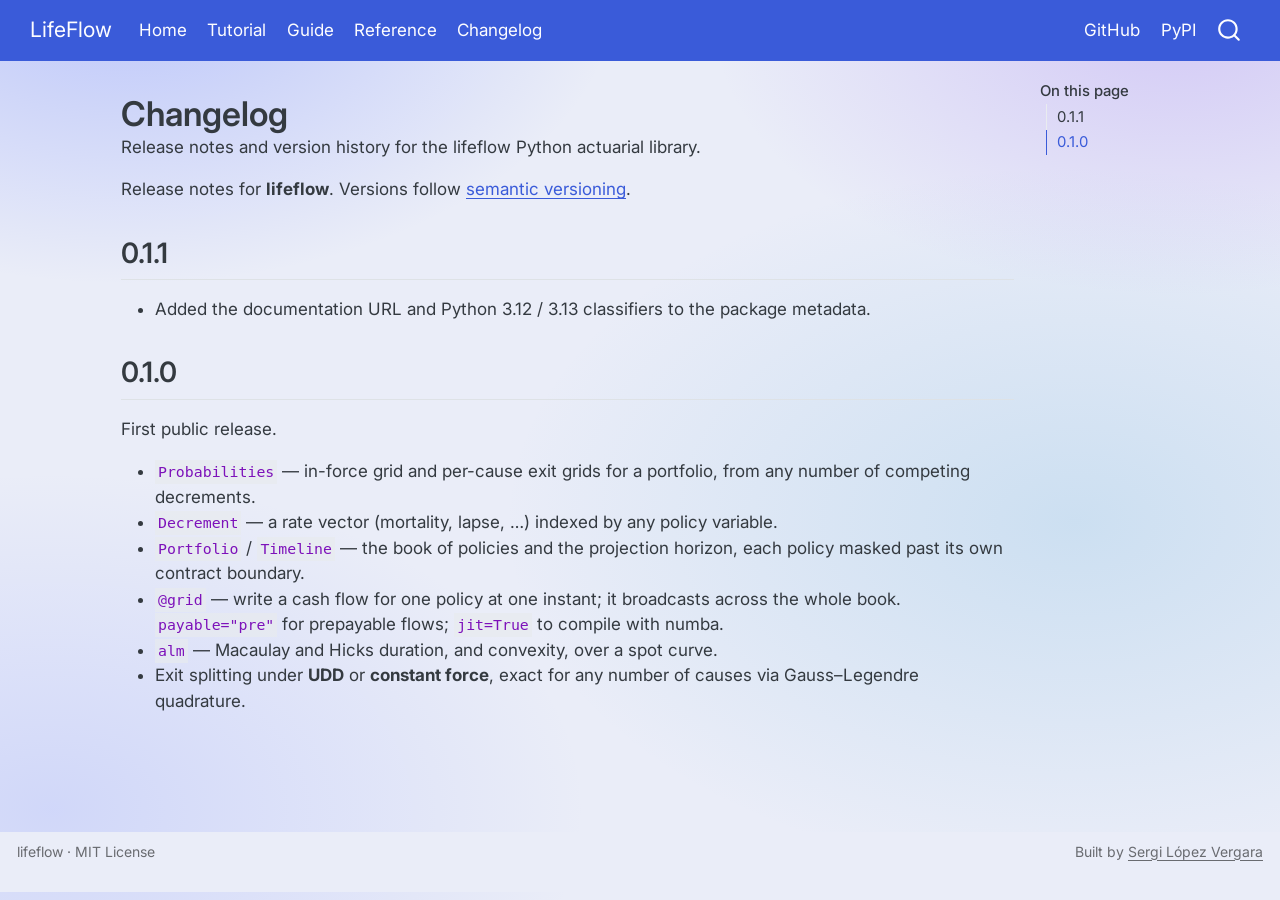
==== changelog.html @ b63fdcaf "Docs: ensanchar la columna de contenido de las paginas Quarto (body-width 900->1200px)" ====
<!DOCTYPE html>
<html xmlns="http://www.w3.org/1999/xhtml" lang="en" xml:lang="en"><head>

<meta charset="utf-8">
<meta name="generator" content="quarto-1.9.38">

<meta name="viewport" content="width=device-width, initial-scale=1.0, user-scalable=yes">

<meta name="description" content="Release notes and version history for the lifeflow Python actuarial library.">

<title>Changelog – LifeFlow</title>
<style>
/* Default styles provided by pandoc.
** See https://pandoc.org/MANUAL.html#variables-for-html for config info.
*/
code{white-space: pre-wrap;}
span.smallcaps{font-variant: small-caps;}
div.columns{display: flex; gap: min(4vw, 1.5em);}
div.column{flex: auto; overflow-x: auto;}
div.hanging-indent{margin-left: 1.5em; text-indent: -1.5em;}
ul.task-list{list-style: none;}
ul.task-list li input[type="checkbox"] {
  width: 0.8em;
  margin: 0 0.8em 0.2em -1em; /* quarto-specific, see https://github.com/quarto-dev/quarto-cli/issues/4556 */ 
  vertical-align: middle;
}
</style>


<script src="site_libs/quarto-nav/quarto-nav.js"></script>
<script src="site_libs/quarto-nav/headroom.min.js"></script>
<script src="site_libs/clipboard/clipboard.min.js"></script>
<script src="site_libs/quarto-search/autocomplete.umd.js"></script>
<script src="site_libs/quarto-search/fuse.min.js"></script>
<script src="site_libs/quarto-search/quarto-search.js"></script>
<meta name="quarto:offset" content="./">
<script src="site_libs/quarto-html/quarto.js" type="module"></script>
<script src="site_libs/quarto-html/tabsets/tabsets.js" type="module"></script>
<script src="site_libs/quarto-html/popper.min.js"></script>
<script src="site_libs/quarto-html/tippy.umd.min.js"></script>
<script src="site_libs/quarto-html/anchor.min.js"></script>
<link href="site_libs/quarto-html/tippy.css" rel="stylesheet">
<link href="site_libs/quarto-html/quarto-syntax-highlighting-e496211f8a0383a89a5e937fbb387914.css" rel="stylesheet" id="quarto-text-highlighting-styles">
<script src="site_libs/bootstrap/bootstrap.min.js"></script>
<link href="site_libs/bootstrap/bootstrap-icons.css" rel="stylesheet">
<link href="site_libs/bootstrap/bootstrap-7c192a48ba3023852e74ba5c87fc1636.min.css" rel="stylesheet" append-hash="true" id="quarto-bootstrap" data-mode="light">
<script id="quarto-search-options" type="application/json">{
  "location": "navbar",
  "copy-button": false,
  "collapse-after": 3,
  "panel-placement": "end",
  "type": "overlay",
  "limit": 50,
  "keyboard-shortcut": [
    "f",
    "/",
    "s"
  ],
  "show-item-context": false,
  "language": {
    "search-no-results-text": "No results",
    "search-matching-documents-text": "matching documents",
    "search-copy-link-title": "Copy link to search",
    "search-hide-matches-text": "Hide additional matches",
    "search-more-match-text": "more match in this document",
    "search-more-matches-text": "more matches in this document",
    "search-clear-button-title": "Clear",
    "search-text-placeholder": "",
    "search-detached-cancel-button-title": "Cancel",
    "search-submit-button-title": "Submit",
    "search-label": "Search"
  }
}</script>


<meta property="og:title" content="Changelog – LifeFlow">
<meta property="og:description" content="Release notes and version history for the lifeflow Python actuarial library.">
<meta property="og:site_name" content="LifeFlow">
<meta name="twitter:title" content="Changelog – LifeFlow">
<meta name="twitter:description" content="Release notes and version history for the lifeflow Python actuarial library.">
<meta name="twitter:card" content="summary">
</head>

<body class="nav-fixed quarto-light">

<div id="quarto-search-results"></div>
  <header id="quarto-header" class="headroom fixed-top">
    <nav class="navbar navbar-expand-lg " data-bs-theme="dark">
      <div class="navbar-container container-fluid">
      <div class="navbar-brand-container mx-auto">
    <a class="navbar-brand" href="./index.html">
    <span class="navbar-title">LifeFlow</span>
    </a>
  </div>
            <div id="quarto-search" class="" title="Search"></div>
          <button class="navbar-toggler" type="button" data-bs-toggle="collapse" data-bs-target="#navbarCollapse" aria-controls="navbarCollapse" role="menu" aria-expanded="false" aria-label="Toggle navigation" onclick="if (window.quartoToggleHeadroom) { window.quartoToggleHeadroom(); }">
  <span class="navbar-toggler-icon"></span>
</button>
          <div class="collapse navbar-collapse" id="navbarCollapse">
            <ul class="navbar-nav navbar-nav-scroll me-auto">
  <li class="nav-item">
    <a class="nav-link" href="./index.html"> 
<span class="menu-text">Home</span></a>
  </li>  
  <li class="nav-item">
    <a class="nav-link" href="./tutorial.html"> 
<span class="menu-text">Tutorial</span></a>
  </li>  
  <li class="nav-item">
    <a class="nav-link" href="./example.html"> 
<span class="menu-text">Guide</span></a>
  </li>  
  <li class="nav-item">
    <a class="nav-link" href="./reference.html"> 
<span class="menu-text">Reference</span></a>
  </li>  
  <li class="nav-item">
    <a class="nav-link active" href="./changelog.html" aria-current="page"> 
<span class="menu-text">Changelog</span></a>
  </li>  
</ul>
            <ul class="navbar-nav navbar-nav-scroll ms-auto">
  <li class="nav-item">
    <a class="nav-link" href="https://github.com/SergiActuary/lifeflow"> 
<span class="menu-text">GitHub</span></a>
  </li>  
  <li class="nav-item">
    <a class="nav-link" href="https://pypi.org/project/lifeflow/"> 
<span class="menu-text">PyPI</span></a>
  </li>  
</ul>
          </div> <!-- /navcollapse -->
            <div class="quarto-navbar-tools">
</div>
      </div> <!-- /container-fluid -->
    </nav>
</header>
<!-- content -->
<div id="quarto-content" class="quarto-container page-columns page-rows-contents page-layout-article page-navbar">
<!-- sidebar -->
<!-- margin-sidebar -->
    <div id="quarto-margin-sidebar" class="sidebar margin-sidebar">
        <nav id="TOC" role="doc-toc" class="toc-active">
    <h2 id="toc-title">On this page</h2>
   
  <ul>
  <li><a href="#section" id="toc-section" class="nav-link active" data-scroll-target="#section">0.1.1</a></li>
  <li><a href="#section-1" id="toc-section-1" class="nav-link" data-scroll-target="#section-1">0.1.0</a></li>
  </ul>
</nav>
    </div>
<!-- main -->
<main class="content" id="quarto-document-content">

<header id="title-block-header" class="quarto-title-block default">
<div class="quarto-title">
<h1 class="title">Changelog</h1>
</div>

<div>
  <div class="description">
    Release notes and version history for the lifeflow Python actuarial library.
  </div>
</div>


<div class="quarto-title-meta">

    
  
    
  </div>
  


</header>


<p>Release notes for <strong>lifeflow</strong>. Versions follow <a href="https://semver.org/">semantic versioning</a>.</p>
<section id="section" class="level2">
<h2 class="anchored" data-anchor-id="section">0.1.1</h2>
<ul>
<li>Added the documentation URL and Python 3.12 / 3.13 classifiers to the package metadata.</li>
</ul>
</section>
<section id="section-1" class="level2">
<h2 class="anchored" data-anchor-id="section-1">0.1.0</h2>
<p>First public release.</p>
<ul>
<li><strong><code>Probabilities</code></strong> — in-force grid and per-cause exit grids for a portfolio, from any number of competing decrements.</li>
<li><strong><code>Decrement</code></strong> — a rate vector (mortality, lapse, …) indexed by any policy variable.</li>
<li><strong><code>Portfolio</code></strong> / <strong><code>Timeline</code></strong> — the book of policies and the projection horizon, each policy masked past its own contract boundary.</li>
<li><strong><code>@grid</code></strong> — write a cash flow for one policy at one instant; it broadcasts across the whole book. <code>payable="pre"</code> for prepayable flows; <code>jit=True</code> to compile with numba.</li>
<li><strong><code>alm</code></strong> — Macaulay and Hicks duration, and convexity, over a spot curve.</li>
<li>Exit splitting under <strong>UDD</strong> or <strong>constant force</strong>, exact for any number of causes via Gauss–Legendre quadrature.</li>
</ul>


</section>

</main> <!-- /main -->
<script id="quarto-html-after-body" type="application/javascript">
  window.document.addEventListener("DOMContentLoaded", function (event) {
    const icon = "";
    const anchorJS = new window.AnchorJS();
    anchorJS.options = {
      placement: 'right',
      icon: icon
    };
    anchorJS.add('.anchored');
    const isCodeAnnotation = (el) => {
      for (const clz of el.classList) {
        if (clz.startsWith('code-annotation-')) {                     
          return true;
        }
      }
      return false;
    }
    const onCopySuccess = function(e) {
      // button target
      const button = e.trigger;
      // don't keep focus
      button.blur();
      // flash "checked"
      button.classList.add('code-copy-button-checked');
      var currentTitle = button.getAttribute("title");
      button.setAttribute("title", "Copied!");
      let tooltip;
      if (window.bootstrap) {
        button.setAttribute("data-bs-toggle", "tooltip");
        button.setAttribute("data-bs-placement", "left");
        button.setAttribute("data-bs-title", "Copied!");
        tooltip = new bootstrap.Tooltip(button, 
          { trigger: "manual", 
            customClass: "code-copy-button-tooltip",
            offset: [0, -8]});
        tooltip.show();    
      }
      setTimeout(function() {
        if (tooltip) {
          tooltip.hide();
          button.removeAttribute("data-bs-title");
          button.removeAttribute("data-bs-toggle");
          button.removeAttribute("data-bs-placement");
        }
        button.setAttribute("title", currentTitle);
        button.classList.remove('code-copy-button-checked');
      }, 1000);
      // clear code selection
      e.clearSelection();
    }
    const getTextToCopy = function(trigger) {
      const outerScaffold = trigger.parentElement.cloneNode(true);
      const codeEl = outerScaffold.querySelector('code');
      for (const childEl of codeEl.children) {
        if (isCodeAnnotation(childEl)) {
          childEl.remove();
        }
      }
      return codeEl.innerText;
    }
    const clipboard = new window.ClipboardJS('.code-copy-button:not([data-in-quarto-modal])', {
      text: getTextToCopy
    });
    clipboard.on('success', onCopySuccess);
    if (window.document.getElementById('quarto-embedded-source-code-modal')) {
      const clipboardModal = new window.ClipboardJS('.code-copy-button[data-in-quarto-modal]', {
        text: getTextToCopy,
        container: window.document.getElementById('quarto-embedded-source-code-modal')
      });
      clipboardModal.on('success', onCopySuccess);
    }
      var localhostRegex = new RegExp(/^(?:http|https):\/\/localhost\:?[0-9]*\//);
      var mailtoRegex = new RegExp(/^mailto:/);
        var filterRegex = new RegExp("https:\/\/sergiactuary\.github\.io\/lifeflow\/");
      var isInternal = (href) => {
          return filterRegex.test(href) || localhostRegex.test(href) || mailtoRegex.test(href);
      }
      // Inspect non-navigation links and adorn them if external
     var links = window.document.querySelectorAll('a[href]:not(.nav-link):not(.navbar-brand):not(.toc-action):not(.sidebar-link):not(.sidebar-item-toggle):not(.pagination-link):not(.no-external):not([aria-hidden]):not(.dropdown-item):not(.quarto-navigation-tool):not(.about-link)');
      for (var i=0; i<links.length; i++) {
        const link = links[i];
        if (!isInternal(link.href)) {
          // undo the damage that might have been done by quarto-nav.js in the case of
          // links that we want to consider external
          if (link.dataset.originalHref !== undefined) {
            link.href = link.dataset.originalHref;
          }
        }
      }
    function tippyHover(el, contentFn, onTriggerFn, onUntriggerFn) {
      const config = {
        allowHTML: true,
        maxWidth: 500,
        delay: 100,
        arrow: false,
        appendTo: function(el) {
            return el.parentElement;
        },
        interactive: true,
        interactiveBorder: 10,
        theme: 'quarto',
        placement: 'bottom-start',
      };
      if (contentFn) {
        config.content = contentFn;
      }
      if (onTriggerFn) {
        config.onTrigger = onTriggerFn;
      }
      if (onUntriggerFn) {
        config.onUntrigger = onUntriggerFn;
      }
      window.tippy(el, config); 
    }
    const noterefs = window.document.querySelectorAll('a[role="doc-noteref"]');
    for (var i=0; i<noterefs.length; i++) {
      const ref = noterefs[i];
      tippyHover(ref, function() {
        // use id or data attribute instead here
        let href = ref.getAttribute('data-footnote-href') || ref.getAttribute('href');
        try { href = new URL(href).hash; } catch {}
        const id = href.replace(/^#\/?/, "");
        const note = window.document.getElementById(id);
        if (note) {
          return note.innerHTML;
        } else {
          return "";
        }
      });
    }
    const xrefs = window.document.querySelectorAll('a.quarto-xref');
    const processXRef = (id, note) => {
      // Strip column container classes
      const stripColumnClz = (el) => {
        el.classList.remove("page-full", "page-columns");
        if (el.children) {
          for (const child of el.children) {
            stripColumnClz(child);
          }
        }
      }
      stripColumnClz(note)
      if (id === null || id.startsWith('sec-')) {
        // Special case sections, only their first couple elements
        const container = document.createElement("div");
        if (note.children && note.children.length > 2) {
          container.appendChild(note.children[0].cloneNode(true));
          for (let i = 1; i < note.children.length; i++) {
            const child = note.children[i];
            if (child.tagName === "P" && child.innerText === "") {
              continue;
            } else {
              container.appendChild(child.cloneNode(true));
              break;
            }
          }
          if (window.Quarto?.typesetMath) {
            window.Quarto.typesetMath(container);
          }
          return container.innerHTML
        } else {
          if (window.Quarto?.typesetMath) {
            window.Quarto.typesetMath(note);
          }
          return note.innerHTML;
        }
      } else {
        // Remove any anchor links if they are present
        const anchorLink = note.querySelector('a.anchorjs-link');
        if (anchorLink) {
          anchorLink.remove();
        }
        if (window.Quarto?.typesetMath) {
          window.Quarto.typesetMath(note);
        }
        if (note.classList.contains("callout")) {
          return note.outerHTML;
        } else {
          return note.innerHTML;
        }
      }
    }
    for (var i=0; i<xrefs.length; i++) {
      const xref = xrefs[i];
      tippyHover(xref, undefined, function(instance) {
        instance.disable();
        let url = xref.getAttribute('href');
        let hash = undefined; 
        if (url.startsWith('#')) {
          hash = url;
        } else {
          try { hash = new URL(url).hash; } catch {}
        }
        if (hash) {
          const id = hash.replace(/^#\/?/, "");
          const note = window.document.getElementById(id);
          if (note !== null) {
            try {
              const html = processXRef(id, note.cloneNode(true));
              instance.setContent(html);
            } finally {
              instance.enable();
              instance.show();
            }
          } else {
            // See if we can fetch this
            fetch(url.split('#')[0])
            .then(res => res.text())
            .then(html => {
              const parser = new DOMParser();
              const htmlDoc = parser.parseFromString(html, "text/html");
              const note = htmlDoc.getElementById(id);
              if (note !== null) {
                const html = processXRef(id, note);
                instance.setContent(html);
              } 
            }).finally(() => {
              instance.enable();
              instance.show();
            });
          }
        } else {
          // See if we can fetch a full url (with no hash to target)
          // This is a special case and we should probably do some content thinning / targeting
          fetch(url)
          .then(res => res.text())
          .then(html => {
            const parser = new DOMParser();
            const htmlDoc = parser.parseFromString(html, "text/html");
            const note = htmlDoc.querySelector('main.content');
            if (note !== null) {
              // This should only happen for chapter cross references
              // (since there is no id in the URL)
              // remove the first header
              if (note.children.length > 0 && note.children[0].tagName === "HEADER") {
                note.children[0].remove();
              }
              const html = processXRef(null, note);
              instance.setContent(html);
            } 
          }).finally(() => {
            instance.enable();
            instance.show();
          });
        }
      }, function(instance) {
      });
    }
        let selectedAnnoteEl;
        const selectorForAnnotation = ( cell, annotation) => {
          let cellAttr = 'data-code-cell="' + cell + '"';
          let lineAttr = 'data-code-annotation="' +  annotation + '"';
          const selector = 'span[' + cellAttr + '][' + lineAttr + ']';
          return selector;
        }
        const selectCodeLines = (annoteEl) => {
          const doc = window.document;
          const targetCell = annoteEl.getAttribute("data-target-cell");
          const targetAnnotation = annoteEl.getAttribute("data-target-annotation");
          const annoteSpan = window.document.querySelector(selectorForAnnotation(targetCell, targetAnnotation));
          const lines = annoteSpan.getAttribute("data-code-lines").split(",");
          const lineIds = lines.map((line) => {
            return targetCell + "-" + line;
          })
          let top = null;
          let height = null;
          let parent = null;
          if (lineIds.length > 0) {
              //compute the position of the single el (top and bottom and make a div)
              const el = window.document.getElementById(lineIds[0]);
              top = el.offsetTop;
              height = el.offsetHeight;
              parent = el.parentElement.parentElement;
            if (lineIds.length > 1) {
              const lastEl = window.document.getElementById(lineIds[lineIds.length - 1]);
              const bottom = lastEl.offsetTop + lastEl.offsetHeight;
              height = bottom - top;
            }
            if (top !== null && height !== null && parent !== null) {
              // cook up a div (if necessary) and position it 
              let div = window.document.getElementById("code-annotation-line-highlight");
              if (div === null) {
                div = window.document.createElement("div");
                div.setAttribute("id", "code-annotation-line-highlight");
                div.style.position = 'absolute';
                parent.appendChild(div);
              }
              div.style.top = top - 2 + "px";
              div.style.height = height + 4 + "px";
              div.style.left = 0;
              let gutterDiv = window.document.getElementById("code-annotation-line-highlight-gutter");
              if (gutterDiv === null) {
                gutterDiv = window.document.createElement("div");
                gutterDiv.setAttribute("id", "code-annotation-line-highlight-gutter");
                gutterDiv.style.position = 'absolute';
                const codeCell = window.document.getElementById(targetCell);
                const gutter = codeCell.querySelector('.code-annotation-gutter');
                gutter.appendChild(gutterDiv);
              }
              gutterDiv.style.top = top - 2 + "px";
              gutterDiv.style.height = height + 4 + "px";
            }
            selectedAnnoteEl = annoteEl;
          }
        };
        const unselectCodeLines = () => {
          const elementsIds = ["code-annotation-line-highlight", "code-annotation-line-highlight-gutter"];
          elementsIds.forEach((elId) => {
            const div = window.document.getElementById(elId);
            if (div) {
              div.remove();
            }
          });
          selectedAnnoteEl = undefined;
        };
          // Handle positioning of the toggle
      window.addEventListener(
        "resize",
        throttle(() => {
          elRect = undefined;
          if (selectedAnnoteEl) {
            selectCodeLines(selectedAnnoteEl);
          }
        }, 10)
      );
      function throttle(fn, ms) {
      let throttle = false;
      let timer;
        return (...args) => {
          if(!throttle) { // first call gets through
              fn.apply(this, args);
              throttle = true;
          } else { // all the others get throttled
              if(timer) clearTimeout(timer); // cancel #2
              timer = setTimeout(() => {
                fn.apply(this, args);
                timer = throttle = false;
              }, ms);
          }
        };
      }
        // Attach click handler to the DT
        const annoteDls = window.document.querySelectorAll('dt[data-target-cell]');
        for (const annoteDlNode of annoteDls) {
          annoteDlNode.addEventListener('click', (event) => {
            const clickedEl = event.target;
            if (clickedEl !== selectedAnnoteEl) {
              unselectCodeLines();
              const activeEl = window.document.querySelector('dt[data-target-cell].code-annotation-active');
              if (activeEl) {
                activeEl.classList.remove('code-annotation-active');
              }
              selectCodeLines(clickedEl);
              clickedEl.classList.add('code-annotation-active');
            } else {
              // Unselect the line
              unselectCodeLines();
              clickedEl.classList.remove('code-annotation-active');
            }
          });
        }
    const findCites = (el) => {
      const parentEl = el.parentElement;
      if (parentEl) {
        const cites = parentEl.dataset.cites;
        if (cites) {
          return {
            el,
            cites: cites.split(' ')
          };
        } else {
          return findCites(el.parentElement)
        }
      } else {
        return undefined;
      }
    };
    var bibliorefs = window.document.querySelectorAll('a[role="doc-biblioref"]');
    for (var i=0; i<bibliorefs.length; i++) {
      const ref = bibliorefs[i];
      const citeInfo = findCites(ref);
      if (citeInfo) {
        tippyHover(citeInfo.el, function() {
          var popup = window.document.createElement('div');
          citeInfo.cites.forEach(function(cite) {
            var citeDiv = window.document.createElement('div');
            citeDiv.classList.add('hanging-indent');
            citeDiv.classList.add('csl-entry');
            var biblioDiv = window.document.getElementById('ref-' + cite);
            if (biblioDiv) {
              citeDiv.innerHTML = biblioDiv.innerHTML;
            }
            popup.appendChild(citeDiv);
          });
          return popup.innerHTML;
        });
      }
    }
  });
  </script>
</div> <!-- /content -->
<footer class="footer">
  <div class="nav-footer">
    <div class="nav-footer-left">
<p>lifeflow · MIT License</p>
</div>   
    <div class="nav-footer-center">
      &nbsp;
    </div>
    <div class="nav-footer-right">
<p>Built by <a href="https://sergiactuary.github.io/">Sergi López Vergara</a></p>
</div>
  </div>
</footer>




</body></html>
---- site_libs/quarto-html/tippy.css ----
.tippy-box[data-animation=fade][data-state=hidden]{opacity:0}[data-tippy-root]{max-width:calc(100vw - 10px)}.tippy-box{position:relative;background-color:#333;color:#fff;border-radius:4px;font-size:14px;line-height:1.4;white-space:normal;outline:0;transition-property:transform,visibility,opacity}.tippy-box[data-placement^=top]>.tippy-arrow{bottom:0}.tippy-box[data-placement^=top]>.tippy-arrow:before{bottom:-7px;left:0;border-width:8px 8px 0;border-top-color:initial;transform-origin:center top}.tippy-box[data-placement^=bottom]>.tippy-arrow{top:0}.tippy-box[data-placement^=bottom]>.tippy-arrow:before{top:-7px;left:0;border-width:0 8px 8px;border-bottom-color:initial;transform-origin:center bottom}.tippy-box[data-placement^=left]>.tippy-arrow{right:0}.tippy-box[data-placement^=left]>.tippy-arrow:before{border-width:8px 0 8px 8px;border-left-color:initial;right:-7px;transform-origin:center left}.tippy-box[data-placement^=right]>.tippy-arrow{left:0}.tippy-box[data-placement^=right]>.tippy-arrow:before{left:-7px;border-width:8px 8px 8px 0;border-right-color:initial;transform-origin:center right}.tippy-box[data-inertia][data-state=visible]{transition-timing-function:cubic-bezier(.54,1.5,.38,1.11)}.tippy-arrow{width:16px;height:16px;color:#333}.tippy-arrow:before{content:"";position:absolute;border-color:transparent;border-style:solid}.tippy-content{position:relative;padding:5px 9px;z-index:1}
---- site_libs/quarto-html/quarto-syntax-highlighting-e496211f8a0383a89a5e937fbb387914.css ----
/* quarto syntax highlight colors */
:root {
  --quarto-hl-ot-color: #003B4F;
  --quarto-hl-at-color: #657422;
  --quarto-hl-ss-color: #20794D;
  --quarto-hl-an-color: #5E5E5E;
  --quarto-hl-fu-color: #4758AB;
  --quarto-hl-st-color: #20794D;
  --quarto-hl-cf-color: #003B4F;
  --quarto-hl-op-color: #5E5E5E;
  --quarto-hl-er-color: #AD0000;
  --quarto-hl-bn-color: #AD0000;
  --quarto-hl-al-color: #AD0000;
  --quarto-hl-va-color: #111111;
  --quarto-hl-bu-color: inherit;
  --quarto-hl-ex-color: inherit;
  --quarto-hl-pp-color: #AD0000;
  --quarto-hl-in-color: #5E5E5E;
  --quarto-hl-vs-color: #20794D;
  --quarto-hl-wa-color: #5E5E5E;
  --quarto-hl-do-color: #5E5E5E;
  --quarto-hl-im-color: #00769E;
  --quarto-hl-ch-color: #20794D;
  --quarto-hl-dt-color: #AD0000;
  --quarto-hl-fl-color: #AD0000;
  --quarto-hl-co-color: #5E5E5E;
  --quarto-hl-cv-color: #5E5E5E;
  --quarto-hl-cn-color: #8f5902;
  --quarto-hl-sc-color: #5E5E5E;
  --quarto-hl-dv-color: #AD0000;
  --quarto-hl-kw-color: #003B4F;
}

/* other quarto variables */
:root {
  --quarto-font-monospace: "JetBrains Mono", ui-monospace, "SF Mono", "Cascadia Code", Menlo, Consolas, monospace;
}

/* syntax highlight based on Pandoc's rules */
pre > code.sourceCode > span {
  color: #003B4F;
}

code.sourceCode > span {
  color: #003B4F;
}

div.sourceCode,
div.sourceCode pre.sourceCode {
  color: #003B4F;
}

/* Normal */
code span {
  color: #003B4F;
}

/* Alert */
code span.al {
  color: #AD0000;
  font-style: inherit;
}

/* Annotation */
code span.an {
  color: #5E5E5E;
  font-style: inherit;
}

/* Attribute */
code span.at {
  color: #657422;
  font-style: inherit;
}

/* BaseN */
code span.bn {
  color: #AD0000;
  font-style: inherit;
}

/* BuiltIn */
code span.bu {
  font-style: inherit;
}

/* ControlFlow */
code span.cf {
  color: #003B4F;
  font-weight: bold;
  font-style: inherit;
}

/* Char */
code span.ch {
  color: #20794D;
  font-style: inherit;
}

/* Constant */
code span.cn {
  color: #8f5902;
  font-style: inherit;
}

/* Comment */
code span.co {
  color: #5E5E5E;
  font-style: inherit;
}

/* CommentVar */
code span.cv {
  color: #5E5E5E;
  font-style: italic;
}

/* Documentation */
code span.do {
  color: #5E5E5E;
  font-style: italic;
}

/* DataType */
code span.dt {
  color: #AD0000;
  font-style: inherit;
}

/* DecVal */
code span.dv {
  color: #AD0000;
  font-style: inherit;
}

/* Error */
code span.er {
  color: #AD0000;
  font-style: inherit;
}

/* Extension */
code span.ex {
  font-style: inherit;
}

/* Float */
code span.fl {
  color: #AD0000;
  font-style: inherit;
}

/* Function */
code span.fu {
  color: #4758AB;
  font-style: inherit;
}

/* Import */
code span.im {
  color: #00769E;
  font-style: inherit;
}

/* Information */
code span.in {
  color: #5E5E5E;
  font-style: inherit;
}

/* Keyword */
code span.kw {
  color: #003B4F;
  font-weight: bold;
  font-style: inherit;
}

/* Operator */
code span.op {
  color: #5E5E5E;
  font-style: inherit;
}

/* Other */
code span.ot {
  color: #003B4F;
  font-style: inherit;
}

/* Preprocessor */
code span.pp {
  color: #AD0000;
  font-style: inherit;
}

/* SpecialChar */
code span.sc {
  color: #5E5E5E;
  font-style: inherit;
}

/* SpecialString */
code span.ss {
  color: #20794D;
  font-style: inherit;
}

/* String */
code span.st {
  color: #20794D;
  font-style: inherit;
}

/* Variable */
code span.va {
  color: #111111;
  font-style: inherit;
}

/* VerbatimString */
code span.vs {
  color: #20794D;
  font-style: inherit;
}

/* Warning */
code span.wa {
  color: #5E5E5E;
  font-style: italic;
}

.prevent-inlining {
  content: "</";
}

/*# sourceMappingURL=9436e7b051bb66559f19f9c7705774b0.css.map */
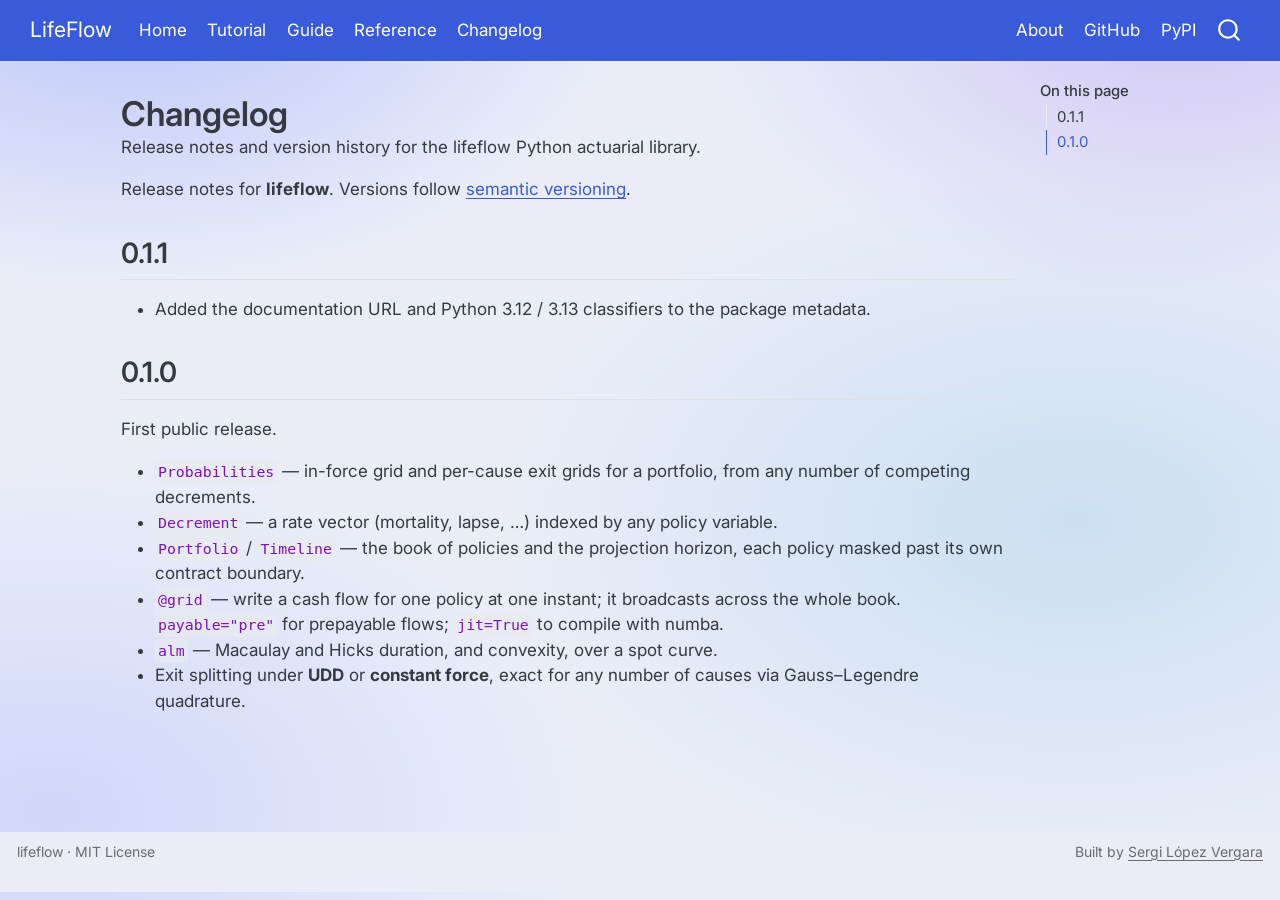
==== commit c979232b: "Web: ocultar iconito de enlace en titulos, potenciar tarjeta de autor con enlaces, About en el menu," ====
--- a/changelog.html
+++ b/changelog.html
@@ -38,12 +38,11 @@
 <script src="site_libs/quarto-html/tabsets/tabsets.js" type="module"></script>
 <script src="site_libs/quarto-html/popper.min.js"></script>
 <script src="site_libs/quarto-html/tippy.umd.min.js"></script>
-<script src="site_libs/quarto-html/anchor.min.js"></script>
 <link href="site_libs/quarto-html/tippy.css" rel="stylesheet">
 <link href="site_libs/quarto-html/quarto-syntax-highlighting-e496211f8a0383a89a5e937fbb387914.css" rel="stylesheet" id="quarto-text-highlighting-styles">
 <script src="site_libs/bootstrap/bootstrap.min.js"></script>
 <link href="site_libs/bootstrap/bootstrap-icons.css" rel="stylesheet">
-<link href="site_libs/bootstrap/bootstrap-7c192a48ba3023852e74ba5c87fc1636.min.css" rel="stylesheet" append-hash="true" id="quarto-bootstrap" data-mode="light">
+<link href="site_libs/bootstrap/bootstrap-277cb9d332fb41a654a309feba79082f.min.css" rel="stylesheet" append-hash="true" id="quarto-bootstrap" data-mode="light">
 <script id="quarto-search-options" type="application/json">{
   "location": "navbar",
   "copy-button": false,
@@ -121,6 +120,10 @@
 </ul>
             <ul class="navbar-nav navbar-nav-scroll ms-auto">
   <li class="nav-item">
+    <a class="nav-link" href="https://sergiactuary.github.io/"> 
+<span class="menu-text">About</span></a>
+  </li>  
+  <li class="nav-item">
     <a class="nav-link" href="https://github.com/SergiActuary/lifeflow"> 
 <span class="menu-text">GitHub</span></a>
   </li>  
@@ -178,13 +181,13 @@
 
 <p>Release notes for <strong>lifeflow</strong>. Versions follow <a href="https://semver.org/">semantic versioning</a>.</p>
 <section id="section" class="level2">
-<h2 class="anchored" data-anchor-id="section">0.1.1</h2>
+<h2 data-anchor-id="section">0.1.1</h2>
 <ul>
 <li>Added the documentation URL and Python 3.12 / 3.13 classifiers to the package metadata.</li>
 </ul>
 </section>
 <section id="section-1" class="level2">
-<h2 class="anchored" data-anchor-id="section-1">0.1.0</h2>
+<h2 data-anchor-id="section-1">0.1.0</h2>
 <p>First public release.</p>
 <ul>
 <li><strong><code>Probabilities</code></strong> — in-force grid and per-cause exit grids for a portfolio, from any number of competing decrements.</li>
@@ -201,13 +204,6 @@
 </main> <!-- /main -->
 <script id="quarto-html-after-body" type="application/javascript">
   window.document.addEventListener("DOMContentLoaded", function (event) {
-    const icon = "";
-    const anchorJS = new window.AnchorJS();
-    anchorJS.options = {
-      placement: 'right',
-      icon: icon
-    };
-    anchorJS.add('.anchored');
     const isCodeAnnotation = (el) => {
       for (const clz of el.classList) {
         if (clz.startsWith('code-annotation-')) {                     
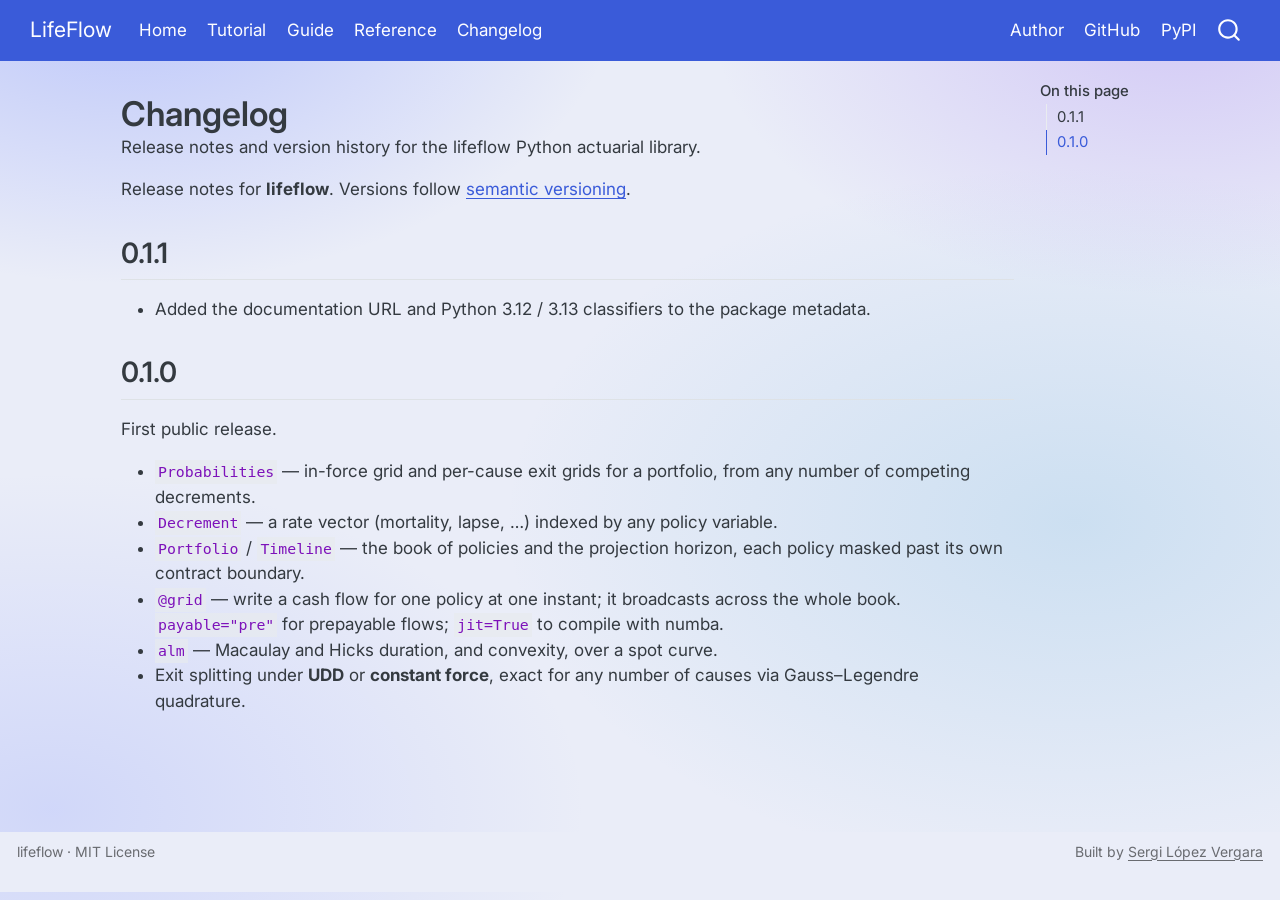
==== commit f5932df7: "Web: menu 'Author' y boton 'Visit my site' con icono de enlace externo (sin flecha)" ====
--- a/changelog.html
+++ b/changelog.html
@@ -121,7 +121,7 @@
             <ul class="navbar-nav navbar-nav-scroll ms-auto">
   <li class="nav-item">
     <a class="nav-link" href="https://sergiactuary.github.io/"> 
-<span class="menu-text">About</span></a>
+<span class="menu-text">Author</span></a>
   </li>  
   <li class="nav-item">
     <a class="nav-link" href="https://github.com/SergiActuary/lifeflow"> 
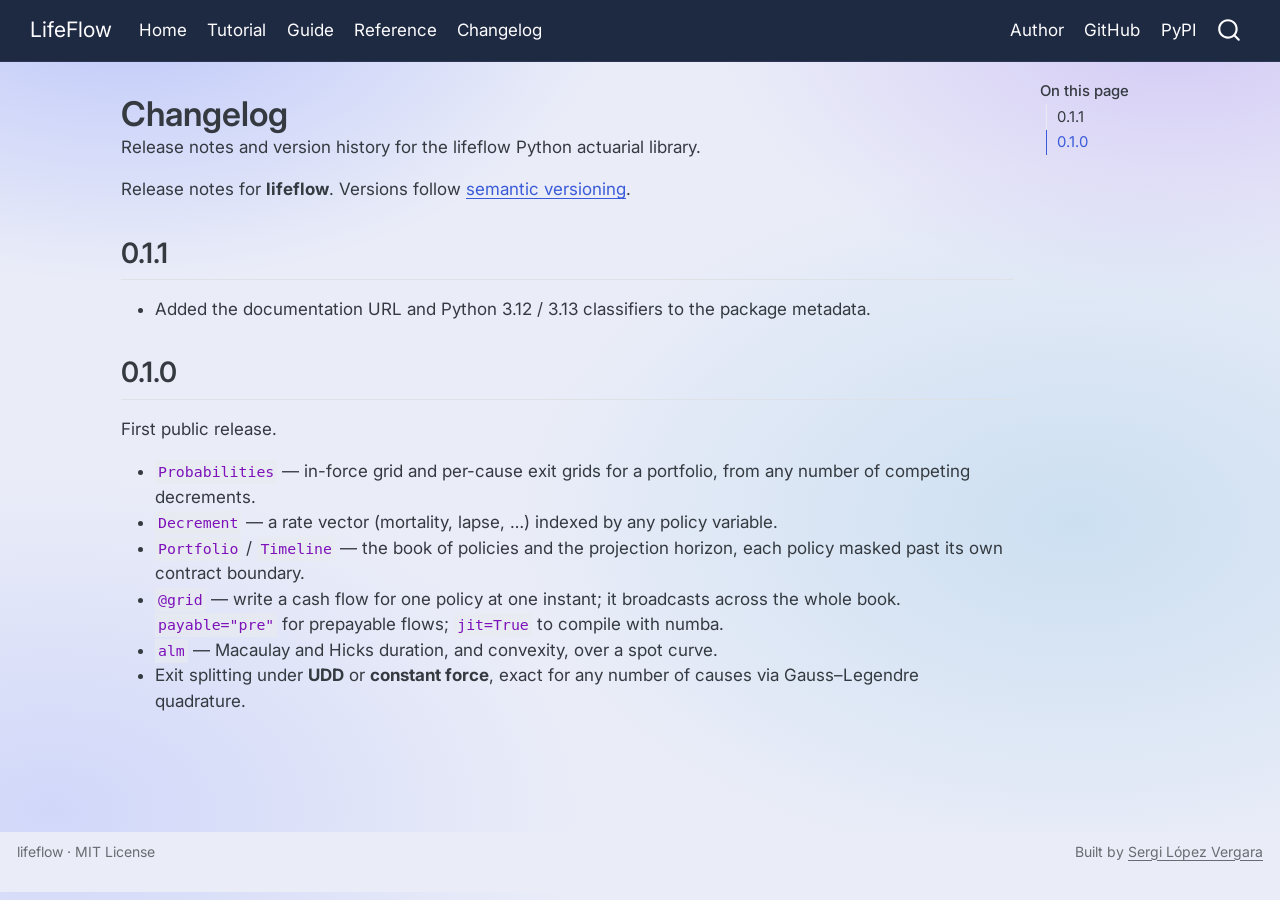
==== commit 299e20a9: "Web: barra de navegacion en azul pizarra (#1e2942) en vez del azul brillante" ====
--- a/changelog.html
+++ b/changelog.html
@@ -42,7 +42,7 @@
 <link href="site_libs/quarto-html/quarto-syntax-highlighting-e496211f8a0383a89a5e937fbb387914.css" rel="stylesheet" id="quarto-text-highlighting-styles">
 <script src="site_libs/bootstrap/bootstrap.min.js"></script>
 <link href="site_libs/bootstrap/bootstrap-icons.css" rel="stylesheet">
-<link href="site_libs/bootstrap/bootstrap-277cb9d332fb41a654a309feba79082f.min.css" rel="stylesheet" append-hash="true" id="quarto-bootstrap" data-mode="light">
+<link href="site_libs/bootstrap/bootstrap-1f0228950e4f62b0b766e38a01254408.min.css" rel="stylesheet" append-hash="true" id="quarto-bootstrap" data-mode="light">
 <script id="quarto-search-options" type="application/json">{
   "location": "navbar",
   "copy-button": false,
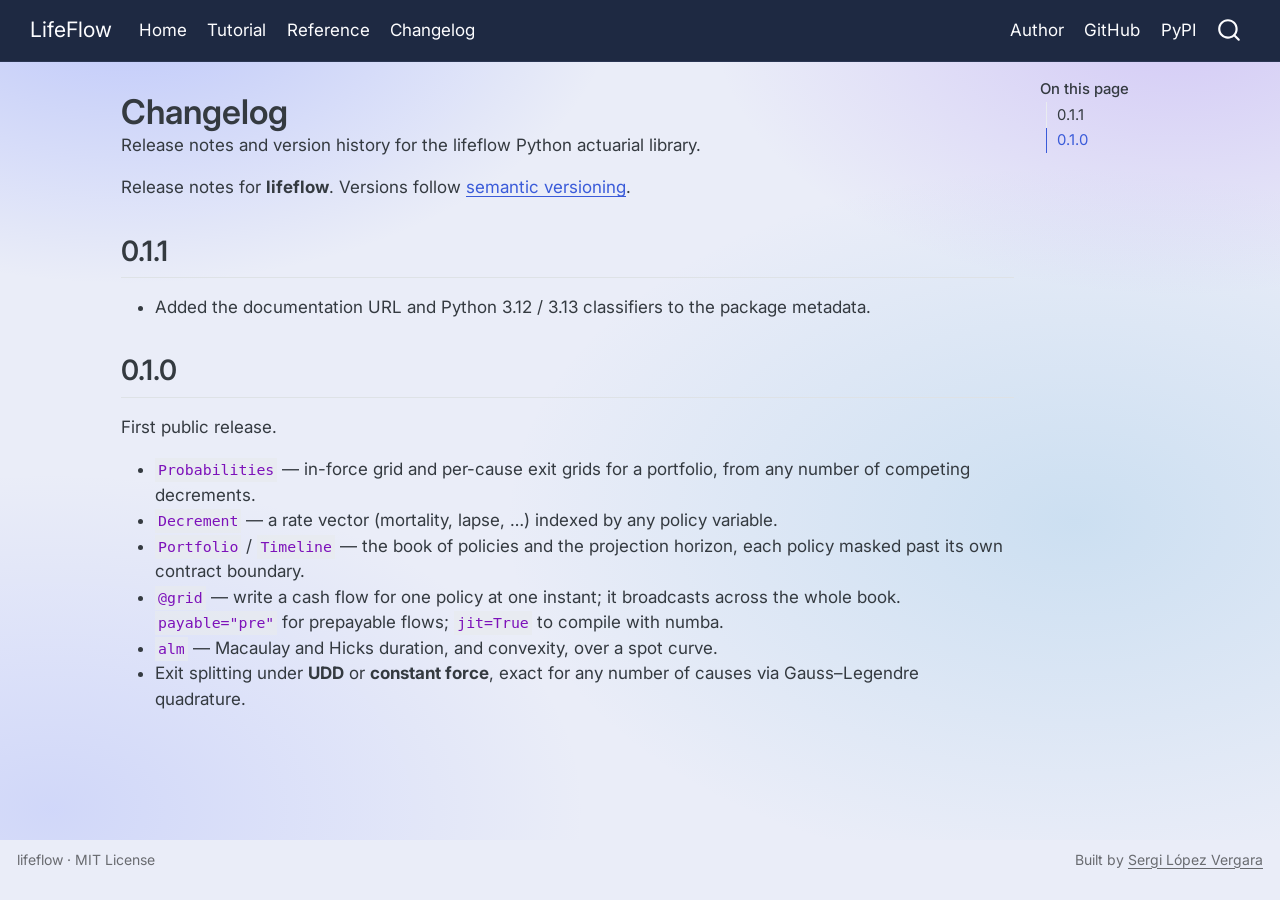
==== commit 39d47853: "Docs: eliminar el Guide (redundante con el Tutorial)" ====
--- a/changelog.html
+++ b/changelog.html
@@ -2,7 +2,7 @@
 <html xmlns="http://www.w3.org/1999/xhtml" lang="en" xml:lang="en"><head>
 
 <meta charset="utf-8">
-<meta name="generator" content="quarto-1.9.38">
+<meta name="generator" content="quarto-1.10.18">
 
 <meta name="viewport" content="width=device-width, initial-scale=1.0, user-scalable=yes">
 
@@ -13,10 +13,13 @@
 /* Default styles provided by pandoc.
 ** See https://pandoc.org/MANUAL.html#variables-for-html for config info.
 */
-code{white-space: pre-wrap;}
 span.smallcaps{font-variant: small-caps;}
-div.columns{display: flex; gap: min(4vw, 1.5em);}
-div.column{flex: auto; overflow-x: auto;}
+div.columns{display: flex; gap: 1.5em;}
+div.column{flex: auto;}
+@media screen {
+div.columns{gap: min(4vw, 1.5em);}
+div.column{overflow-x: auto;}
+}
 div.hanging-indent{margin-left: 1.5em; text-indent: -1.5em;}
 ul.task-list{list-style: none;}
 ul.task-list li input[type="checkbox"] {
@@ -39,10 +42,10 @@
 <script src="site_libs/quarto-html/popper.min.js"></script>
 <script src="site_libs/quarto-html/tippy.umd.min.js"></script>
 <link href="site_libs/quarto-html/tippy.css" rel="stylesheet">
-<link href="site_libs/quarto-html/quarto-syntax-highlighting-e496211f8a0383a89a5e937fbb387914.css" rel="stylesheet" id="quarto-text-highlighting-styles">
+<link href="site_libs/quarto-html/quarto-syntax-highlighting-a1d229e9acd4cf83c2696a052f19a26e.css" rel="stylesheet" id="quarto-text-highlighting-styles">
 <script src="site_libs/bootstrap/bootstrap.min.js"></script>
 <link href="site_libs/bootstrap/bootstrap-icons.css" rel="stylesheet">
-<link href="site_libs/bootstrap/bootstrap-1f0228950e4f62b0b766e38a01254408.min.css" rel="stylesheet" append-hash="true" id="quarto-bootstrap" data-mode="light">
+<link href="site_libs/bootstrap/bootstrap-0c336e5afb27487853686b807adbaf63.min.css" rel="stylesheet" append-hash="true" id="quarto-bootstrap" data-mode="light">
 <script id="quarto-search-options" type="application/json">{
   "location": "navbar",
   "copy-button": false,
@@ -104,10 +107,6 @@
   <li class="nav-item">
     <a class="nav-link" href="./tutorial.html"> 
 <span class="menu-text">Tutorial</span></a>
-  </li>  
-  <li class="nav-item">
-    <a class="nav-link" href="./example.html"> 
-<span class="menu-text">Guide</span></a>
   </li>  
   <li class="nav-item">
     <a class="nav-link" href="./reference.html"> 
--- a/site_libs/quarto-html/quarto-syntax-highlighting-a1d229e9acd4cf83c2696a052f19a26e.css
+++ b/site_libs/quarto-html/quarto-syntax-highlighting-a1d229e9acd4cf83c2696a052f19a26e.css
@@ -0,0 +1,236 @@
+/* quarto syntax highlight colors */
+:root {
+  --quarto-hl-ot-color: #003B4F;
+  --quarto-hl-at-color: #657422;
+  --quarto-hl-ss-color: #20794D;
+  --quarto-hl-an-color: #5E5E5E;
+  --quarto-hl-fu-color: #4758AB;
+  --quarto-hl-st-color: #20794D;
+  --quarto-hl-cf-color: #003B4F;
+  --quarto-hl-op-color: #5E5E5E;
+  --quarto-hl-er-color: #AD0000;
+  --quarto-hl-bn-color: #AD0000;
+  --quarto-hl-al-color: #AD0000;
+  --quarto-hl-va-color: #111111;
+  --quarto-hl-bu-color: inherit;
+  --quarto-hl-ex-color: inherit;
+  --quarto-hl-pp-color: #AD0000;
+  --quarto-hl-in-color: #5E5E5E;
+  --quarto-hl-vs-color: #20794D;
+  --quarto-hl-wa-color: #5E5E5E;
+  --quarto-hl-do-color: #5E5E5E;
+  --quarto-hl-im-color: #00769E;
+  --quarto-hl-ch-color: #20794D;
+  --quarto-hl-dt-color: #AD0000;
+  --quarto-hl-fl-color: #AD0000;
+  --quarto-hl-co-color: #5E5E5E;
+  --quarto-hl-cv-color: #5E5E5E;
+  --quarto-hl-cn-color: #8f5902;
+  --quarto-hl-sc-color: #5E5E5E;
+  --quarto-hl-dv-color: #AD0000;
+  --quarto-hl-kw-color: #003B4F;
+}
+
+/* other quarto variables */
+:root {
+  --quarto-font-monospace: "JetBrains Mono", ui-monospace, "SF Mono", "Cascadia Code", Menlo, Consolas, monospace;
+}
+
+/* syntax highlight based on Pandoc's rules */
+pre > code.sourceCode > span {
+  color: #003B4F;
+}
+
+code.sourceCode > span {
+  color: #003B4F;
+}
+
+div.sourceCode,
+div.sourceCode pre.sourceCode {
+  color: #003B4F;
+}
+
+/* Normal */
+code span {
+  color: #003B4F;
+}
+
+/* Alert */
+code span.al {
+  color: #AD0000;
+  font-style: inherit;
+}
+
+/* Annotation */
+code span.an {
+  color: #5E5E5E;
+  font-style: inherit;
+}
+
+/* Attribute */
+code span.at {
+  color: #657422;
+  font-style: inherit;
+}
+
+/* BaseN */
+code span.bn {
+  color: #AD0000;
+  font-style: inherit;
+}
+
+/* BuiltIn */
+code span.bu {
+  font-style: inherit;
+}
+
+/* ControlFlow */
+code span.cf {
+  color: #003B4F;
+  font-weight: bold;
+  font-style: inherit;
+}
+
+/* Char */
+code span.ch {
+  color: #20794D;
+  font-style: inherit;
+}
+
+/* Constant */
+code span.cn {
+  color: #8f5902;
+  font-style: inherit;
+}
+
+/* Comment */
+code span.co {
+  color: #5E5E5E;
+  font-style: inherit;
+}
+
+/* CommentVar */
+code span.cv {
+  color: #5E5E5E;
+  font-style: italic;
+}
+
+/* Documentation */
+code span.do {
+  color: #5E5E5E;
+  font-style: italic;
+}
+
+/* DataType */
+code span.dt {
+  color: #AD0000;
+  font-style: inherit;
+}
+
+/* DecVal */
+code span.dv {
+  color: #AD0000;
+  font-style: inherit;
+}
+
+/* Error */
+code span.er {
+  color: #AD0000;
+  font-style: inherit;
+}
+
+/* Extension */
+code span.ex {
+  font-style: inherit;
+}
+
+/* Float */
+code span.fl {
+  color: #AD0000;
+  font-style: inherit;
+}
+
+/* Function */
+code span.fu {
+  color: #4758AB;
+  font-style: inherit;
+}
+
+/* Import */
+code span.im {
+  color: #00769E;
+  font-style: inherit;
+}
+
+/* Information */
+code span.in {
+  color: #5E5E5E;
+  font-style: inherit;
+}
+
+/* Keyword */
+code span.kw {
+  color: #003B4F;
+  font-weight: bold;
+  font-style: inherit;
+}
+
+/* Operator */
+code span.op {
+  color: #5E5E5E;
+  font-style: inherit;
+}
+
+/* Other */
+code span.ot {
+  color: #003B4F;
+  font-style: inherit;
+}
+
+/* Preprocessor */
+code span.pp {
+  color: #AD0000;
+  font-style: inherit;
+}
+
+/* SpecialChar */
+code span.sc {
+  color: #5E5E5E;
+  font-style: inherit;
+}
+
+/* SpecialString */
+code span.ss {
+  color: #20794D;
+  font-style: inherit;
+}
+
+/* String */
+code span.st {
+  color: #20794D;
+  font-style: inherit;
+}
+
+/* Variable */
+code span.va {
+  color: #111111;
+  font-style: inherit;
+}
+
+/* VerbatimString */
+code span.vs {
+  color: #20794D;
+  font-style: inherit;
+}
+
+/* Warning */
+code span.wa {
+  color: #5E5E5E;
+  font-style: italic;
+}
+
+.prevent-inlining {
+  content: "</";
+}
+
+/*# sourceMappingURL=9b425ae31e535dfa928c70a83d9f9886.css.map */
